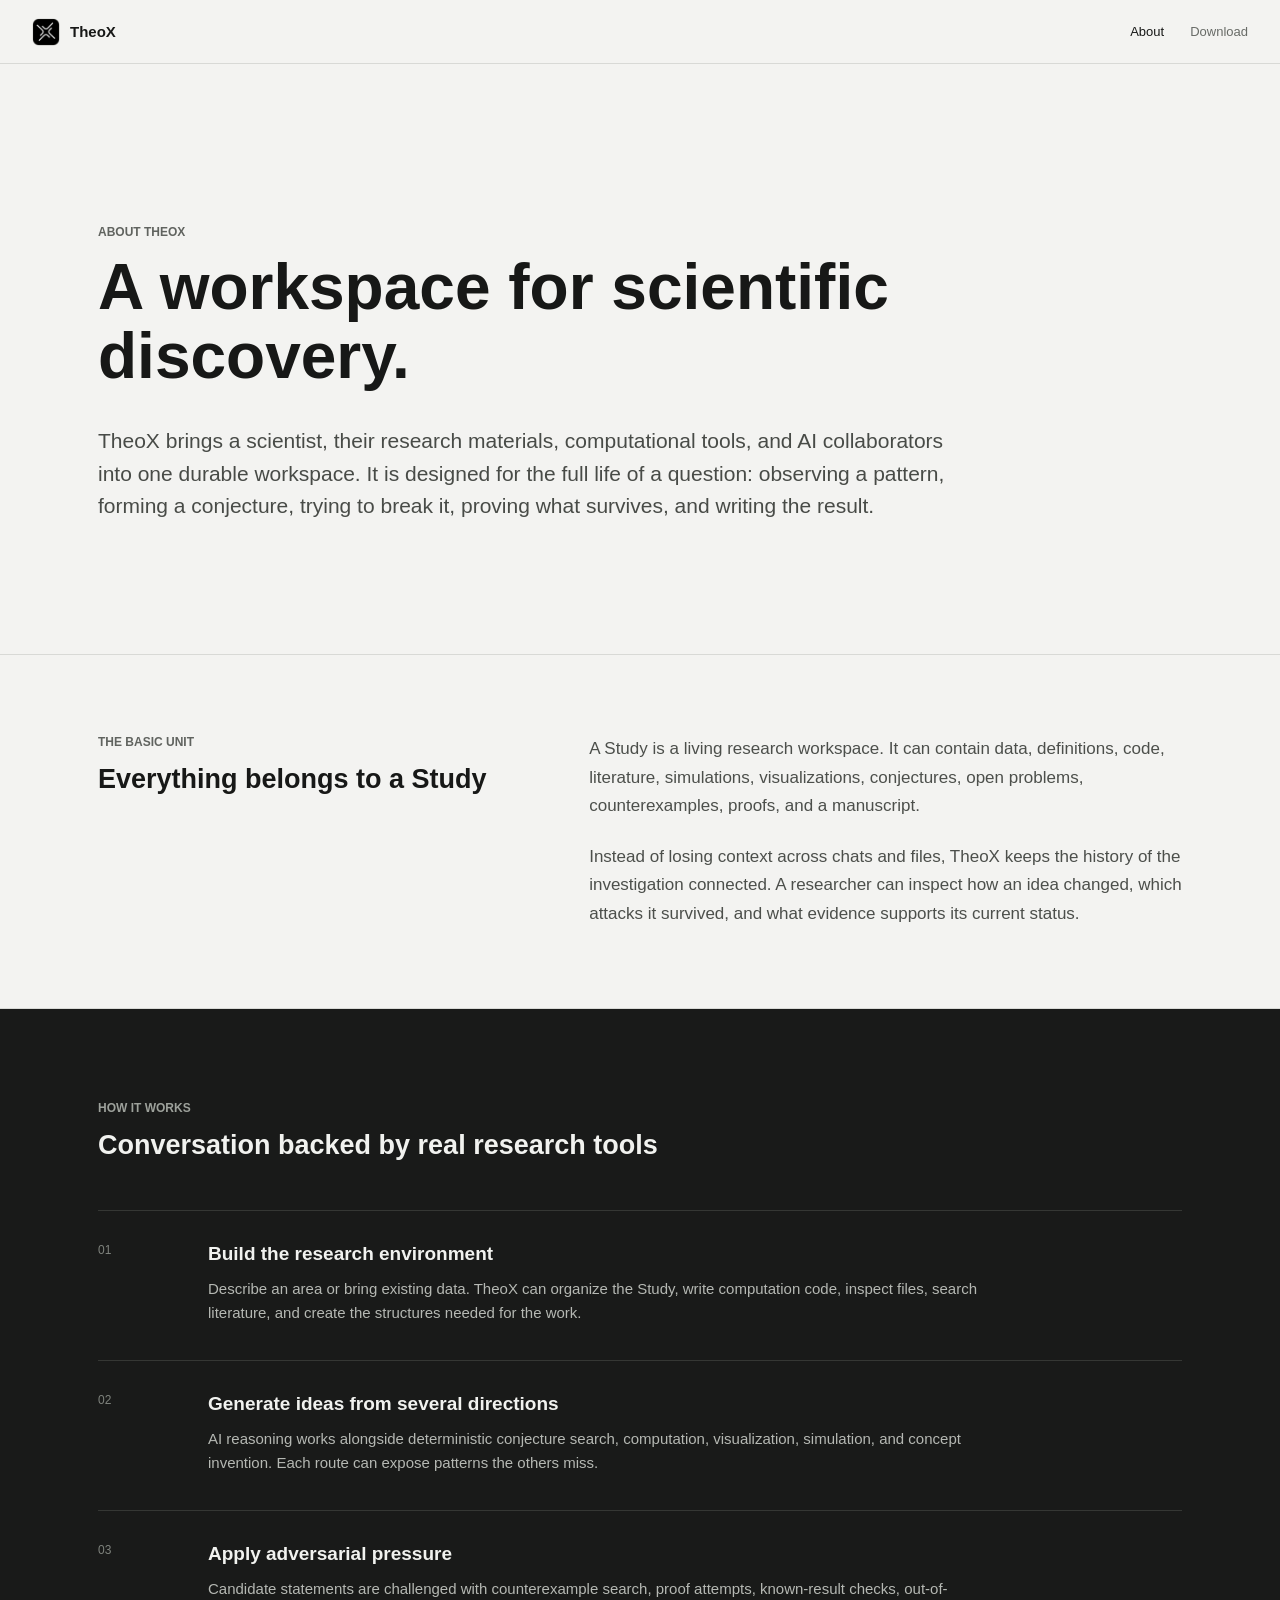
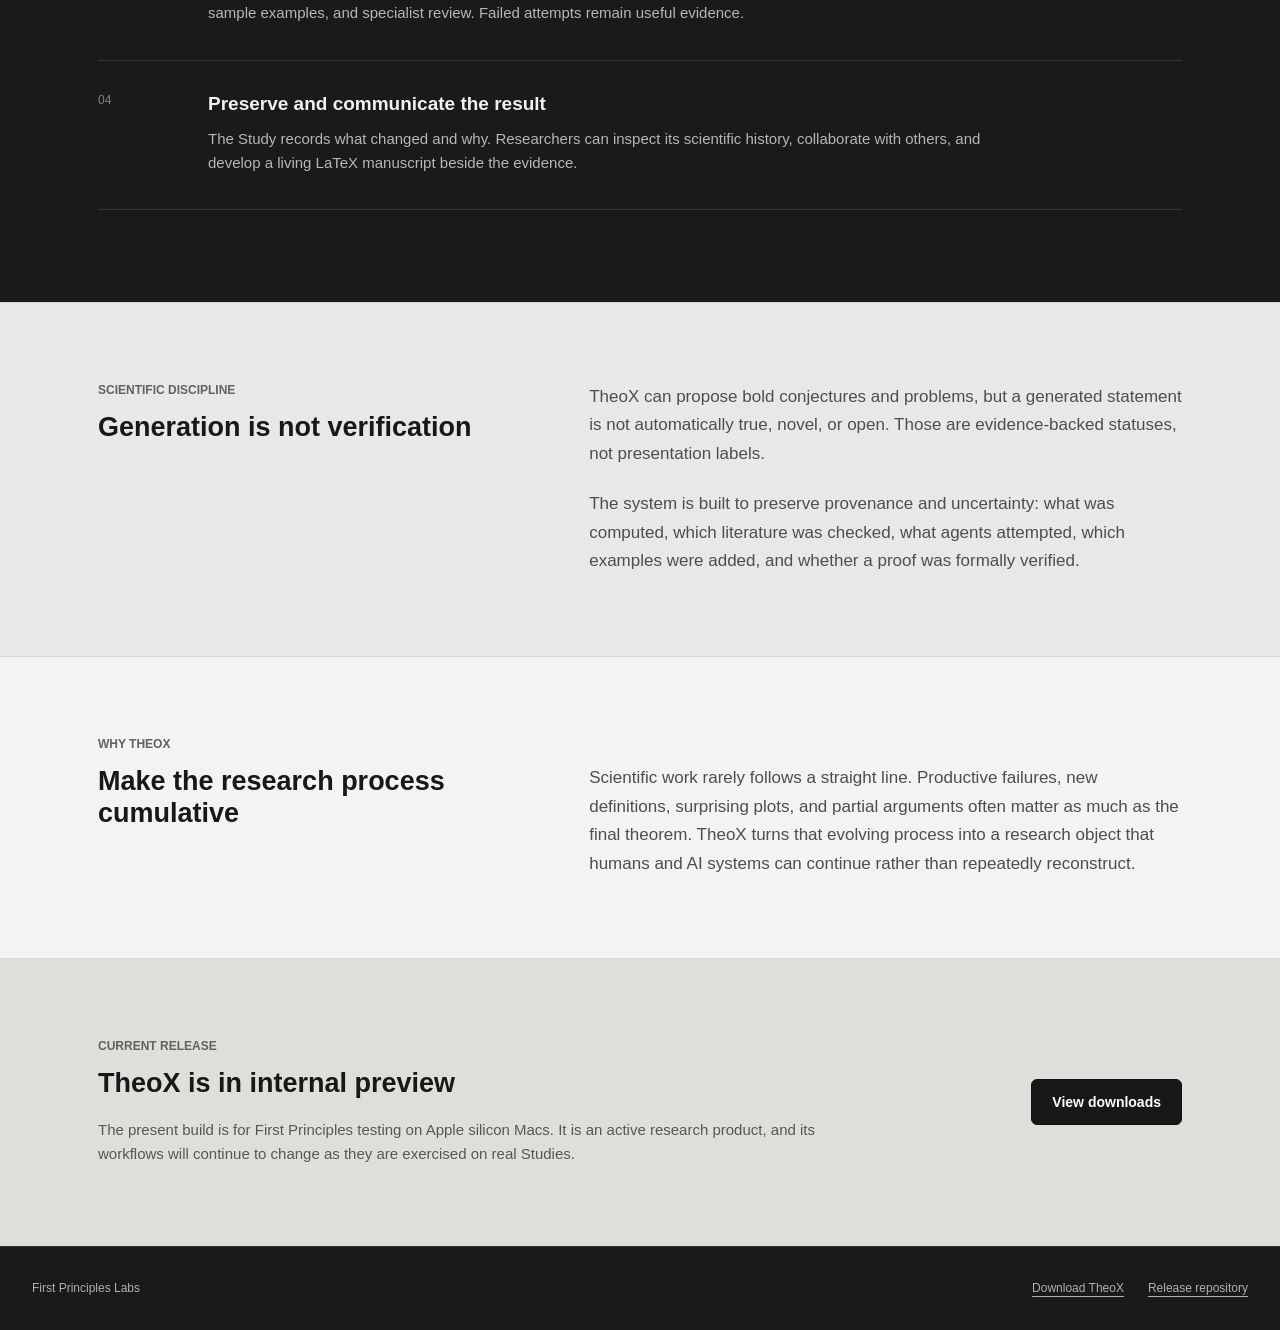
==== about.html @ 745daabe "Add TheoX about page" ====
<!doctype html>
<html lang="en">
  <head>
    <meta charset="utf-8">
    <meta name="viewport" content="width=device-width, initial-scale=1">
    <meta name="theme-color" content="#f3f3f1">
    <meta name="description" content="Learn how TheoX helps scientists and AI models build, challenge, and document research together.">
    <title>About TheoX - First Principles Labs</title>
    <link rel="icon" href="assets/theox-icon.png">
    <link rel="stylesheet" href="styles.css">
  </head>
  <body>
    <header class="site-header">
      <a class="brand" href="./" aria-label="TheoX home">
        <img src="assets/theox-icon.png" alt="" width="28" height="28">
        <span>TheoX</span>
      </a>
      <nav class="site-nav" aria-label="Primary navigation">
        <a class="active" href="about.html" aria-current="page">About</a>
        <a href="./#downloads">Download</a>
      </nav>
    </header>

    <main class="about-page">
      <section class="about-hero" aria-labelledby="about-title">
        <p class="eyebrow">About TheoX</p>
        <h1 id="about-title">A workspace for scientific discovery.</h1>
        <p class="about-lede">TheoX brings a scientist, their research materials, computational tools, and AI collaborators into one durable workspace. It is designed for the full life of a question: observing a pattern, forming a conjecture, trying to break it, proving what survives, and writing the result.</p>
      </section>

      <section class="about-band" aria-labelledby="study-title">
        <div class="about-heading">
          <p class="section-label">The basic unit</p>
          <h2 id="study-title">Everything belongs to a Study</h2>
        </div>
        <div class="about-copy">
          <p>A Study is a living research workspace. It can contain data, definitions, code, literature, simulations, visualizations, conjectures, open problems, counterexamples, proofs, and a manuscript.</p>
          <p>Instead of losing context across chats and files, TheoX keeps the history of the investigation connected. A researcher can inspect how an idea changed, which attacks it survived, and what evidence supports its current status.</p>
        </div>
      </section>

      <section class="workflow" aria-labelledby="workflow-title">
        <div class="section-heading">
          <p class="section-label">How it works</p>
          <h2 id="workflow-title">Conversation backed by real research tools</h2>
        </div>
        <ol class="workflow-list">
          <li>
            <span>01</span>
            <div>
              <h3>Build the research environment</h3>
              <p>Describe an area or bring existing data. TheoX can organize the Study, write computation code, inspect files, search literature, and create the structures needed for the work.</p>
            </div>
          </li>
          <li>
            <span>02</span>
            <div>
              <h3>Generate ideas from several directions</h3>
              <p>AI reasoning works alongside deterministic conjecture search, computation, visualization, simulation, and concept invention. Each route can expose patterns the others miss.</p>
            </div>
          </li>
          <li>
            <span>03</span>
            <div>
              <h3>Apply adversarial pressure</h3>
              <p>Candidate statements are challenged with counterexample search, proof attempts, known-result checks, out-of-sample examples, and specialist review. Failed attempts remain useful evidence.</p>
            </div>
          </li>
          <li>
            <span>04</span>
            <div>
              <h3>Preserve and communicate the result</h3>
              <p>The Study records what changed and why. Researchers can inspect its scientific history, collaborate with others, and develop a living LaTeX manuscript beside the evidence.</p>
            </div>
          </li>
        </ol>
      </section>

      <section class="evidence-band" aria-labelledby="evidence-title">
        <div class="about-heading">
          <p class="section-label">Scientific discipline</p>
          <h2 id="evidence-title">Generation is not verification</h2>
        </div>
        <div class="about-copy">
          <p>TheoX can propose bold conjectures and problems, but a generated statement is not automatically true, novel, or open. Those are evidence-backed statuses, not presentation labels.</p>
          <p>The system is built to preserve provenance and uncertainty: what was computed, which literature was checked, what agents attempted, which examples were added, and whether a proof was formally verified.</p>
        </div>
      </section>

      <section class="purpose" aria-labelledby="purpose-title">
        <div>
          <p class="section-label">Why TheoX</p>
          <h2 id="purpose-title">Make the research process cumulative</h2>
        </div>
        <p>Scientific work rarely follows a straight line. Productive failures, new definitions, surprising plots, and partial arguments often matter as much as the final theorem. TheoX turns that evolving process into a research object that humans and AI systems can continue rather than repeatedly reconstruct.</p>
      </section>

      <section class="about-cta" aria-labelledby="cta-title">
        <div>
          <p class="section-label">Current release</p>
          <h2 id="cta-title">TheoX is in internal preview</h2>
          <p>The present build is for First Principles testing on Apple silicon Macs. It is an active research product, and its workflows will continue to change as they are exercised on real Studies.</p>
        </div>
        <a class="primary-action" href="./#downloads">View downloads</a>
      </section>
    </main>

    <footer>
      <span>First Principles Labs</span>
      <div class="footer-links">
        <a href="./">Download TheoX</a>
        <a href="https://github.com/FirstPrinciplesLabs/theox-downloads">Release repository</a>
      </div>
    </footer>
  </body>
</html>
---- styles.css ----
:root {
  color-scheme: light;
  font-family: Inter, ui-sans-serif, -apple-system, BlinkMacSystemFont, "Segoe UI", sans-serif;
  background: #f3f3f1;
  color: #171817;
  font-synthesis: none;
}

* { box-sizing: border-box; }

body {
  margin: 0;
  min-width: 320px;
  background: #f3f3f1;
}

a { color: inherit; }

.site-header {
  height: 64px;
  display: flex;
  align-items: center;
  justify-content: space-between;
  padding: 0 32px;
  border-bottom: 1px solid #d8d9d6;
}

.brand {
  display: inline-flex;
  align-items: center;
  gap: 10px;
  color: #171817;
  font-size: 15px;
  font-weight: 650;
  text-decoration: none;
}

.brand img { border-radius: 7px; }
.site-nav {
  display: flex;
  align-items: center;
  gap: 26px;
  color: #686b67;
  font-size: 13px;
}

.site-nav a { text-decoration: none; }
.site-nav a:hover, .site-nav a.active { color: #171817; }

main { width: 100%; }

.hero {
  min-height: 630px;
  max-width: 1180px;
  margin: 0 auto;
  padding: 86px 48px 68px;
  display: grid;
  grid-template-columns: minmax(0, 1fr) minmax(300px, 440px);
  align-items: center;
  gap: 90px;
}

.eyebrow,
.section-label {
  margin: 0 0 14px;
  color: #60635f;
  font-size: 12px;
  font-weight: 650;
  text-transform: uppercase;
}

h1, h2, h3, p { letter-spacing: 0; }

h1 {
  margin: 0;
  font-size: 76px;
  line-height: 1;
  font-weight: 680;
}

.lede {
  max-width: 640px;
  margin: 28px 0 0;
  color: #484b47;
  font-size: 22px;
  line-height: 1.45;
}

.hero-actions {
  margin-top: 36px;
  display: flex;
  align-items: center;
  gap: 22px;
  flex-wrap: wrap;
}

.primary-action {
  display: inline-flex;
  min-height: 46px;
  align-items: center;
  justify-content: center;
  padding: 0 20px;
  border: 1px solid #111210;
  border-radius: 6px;
  background: #171817;
  color: #fff;
  font-size: 14px;
  font-weight: 620;
  text-decoration: none;
}

.primary-action:hover { background: #2b2d2a; }
.primary-action:focus-visible, a:focus-visible { outline: 3px solid #789b91; outline-offset: 3px; }
.text-action { color: #4d504c; font-size: 14px; text-underline-offset: 4px; }
.release-line { margin: 16px 0 0; color: #777a76; font-size: 12px; }

.product-mark {
  width: min(100%, 420px);
  justify-self: end;
  aspect-ratio: 1;
}

.product-mark img { display: block; width: 100%; height: 100%; }

.preview-notice,
.availability,
.integrity {
  border-top: 1px solid #d8d9d6;
}

.preview-notice {
  padding: 44px max(32px, calc((100vw - 1084px) / 2));
  display: grid;
  grid-template-columns: minmax(240px, .8fr) minmax(300px, 1.2fr);
  gap: 80px;
  background: #e8e9e6;
}

h2 { margin: 0; font-size: 27px; line-height: 1.2; font-weight: 640; }
.preview-notice > p { margin: 27px 0 0; color: #4f524e; font-size: 15px; line-height: 1.6; }

.availability,
.integrity {
  padding: 72px max(32px, calc((100vw - 1084px) / 2));
}

.section-heading { margin-bottom: 34px; }

.platform-row {
  min-height: 94px;
  display: grid;
  grid-template-columns: 1fr auto;
  align-items: center;
  gap: 32px;
  border-top: 1px solid #d8d9d6;
}

.platform-row:last-child { border-bottom: 1px solid #d8d9d6; }
.platform-row h3 { margin: 0 0 7px; font-size: 16px; font-weight: 630; }
.platform-row p { margin: 0; color: #727570; font-size: 13px; }
.platform-row > span { color: #858884; font-size: 13px; }
.platform-row > a { font-size: 13px; font-weight: 620; text-underline-offset: 4px; }

.integrity { background: #191a19; color: #f1f2ef; }
.integrity .section-label { color: #9da19b; }
.filename { margin: 30px 0 12px; color: #c7cac5; font-size: 13px; }
.integrity code { display: block; max-width: 100%; overflow-wrap: anywhere; color: #9da19b; font-size: 12px; line-height: 1.6; }

footer {
  min-height: 84px;
  display: flex;
  align-items: center;
  justify-content: space-between;
  gap: 24px;
  padding: 0 32px;
  border-top: 1px solid #313330;
  background: #191a19;
  color: #aeb1ac;
  font-size: 12px;
}

footer a { text-underline-offset: 4px; }

.footer-links { display: flex; align-items: center; gap: 24px; }

.about-hero {
  max-width: 1084px;
  min-height: 590px;
  margin: 0 auto;
  padding: 118px 0 88px;
  display: flex;
  flex-direction: column;
  justify-content: center;
}

.about-hero h1 {
  max-width: 920px;
  font-size: 64px;
  line-height: 1.08;
}

.about-lede {
  max-width: 850px;
  margin: 34px 0 0;
  color: #484b47;
  font-size: 21px;
  line-height: 1.55;
}

.about-band,
.evidence-band,
.purpose,
.about-cta {
  padding: 80px max(32px, calc((100vw - 1084px) / 2));
  border-top: 1px solid #d8d9d6;
}

.about-band,
.evidence-band {
  display: grid;
  grid-template-columns: minmax(240px, .8fr) minmax(340px, 1.2fr);
  gap: 96px;
}

.about-copy p {
  margin: 0;
  color: #4c4f4b;
  font-size: 17px;
  line-height: 1.68;
}

.about-copy p + p { margin-top: 22px; }

.workflow {
  padding: 92px max(32px, calc((100vw - 1084px) / 2));
  border-top: 1px solid #d8d9d6;
  background: #191a19;
  color: #f1f2ef;
}

.workflow .section-label { color: #9da19b; }
.workflow-list { margin: 48px 0 0; padding: 0; list-style: none; }

.workflow-list li {
  min-height: 150px;
  display: grid;
  grid-template-columns: 80px minmax(0, 1fr);
  gap: 30px;
  padding: 32px 0;
  border-top: 1px solid #353734;
}

.workflow-list li:last-child { border-bottom: 1px solid #353734; }
.workflow-list > li > span { color: #7f837d; font-size: 12px; font-variant-numeric: tabular-nums; }
.workflow-list h3 { margin: 0 0 12px; font-size: 19px; font-weight: 620; }
.workflow-list p { max-width: 780px; margin: 0; color: #b5b8b3; font-size: 15px; line-height: 1.65; }

.evidence-band { background: #e8e9e6; }

.purpose {
  display: grid;
  grid-template-columns: minmax(240px, .8fr) minmax(340px, 1.2fr);
  gap: 96px;
}

.purpose > p {
  margin: 27px 0 0;
  color: #4c4f4b;
  font-size: 17px;
  line-height: 1.68;
}

.about-cta {
  min-height: 260px;
  display: flex;
  align-items: center;
  justify-content: space-between;
  gap: 80px;
  background: #dedfdb;
}

.about-cta > div { max-width: 720px; }
.about-cta p:last-child { margin: 18px 0 0; color: #555853; font-size: 15px; line-height: 1.6; }
.about-cta .primary-action { flex: 0 0 auto; }

@media (max-width: 760px) {
  .site-header { padding: 0 20px; }
  .site-nav { gap: 18px; }
  .hero {
    min-height: 0;
    padding: 58px 24px 56px;
    grid-template-columns: 1fr;
    gap: 50px;
  }
  h1 { font-size: 56px; }
  .lede { font-size: 18px; }
  .product-mark { width: min(72vw, 300px); justify-self: start; }
  .preview-notice { padding: 38px 24px; grid-template-columns: 1fr; gap: 8px; }
  .availability, .integrity { padding: 56px 24px; }
  .about-hero { min-height: 0; padding: 78px 24px 64px; }
  .about-hero h1 { font-size: 44px; }
  .about-lede { font-size: 18px; }
  .about-band, .evidence-band, .purpose { padding: 58px 24px; grid-template-columns: 1fr; gap: 34px; }
  .workflow { padding: 64px 24px; }
  .workflow-list li { grid-template-columns: 44px minmax(0, 1fr); gap: 16px; }
  .about-cta { padding: 58px 24px; align-items: flex-start; flex-direction: column; gap: 34px; }
  .footer-links { align-items: flex-start; flex-direction: column; gap: 12px; }
  footer { padding: 24px; align-items: flex-start; flex-direction: column; }
}

@media (prefers-reduced-motion: reduce) {
  *, *::before, *::after { scroll-behavior: auto !important; }
}
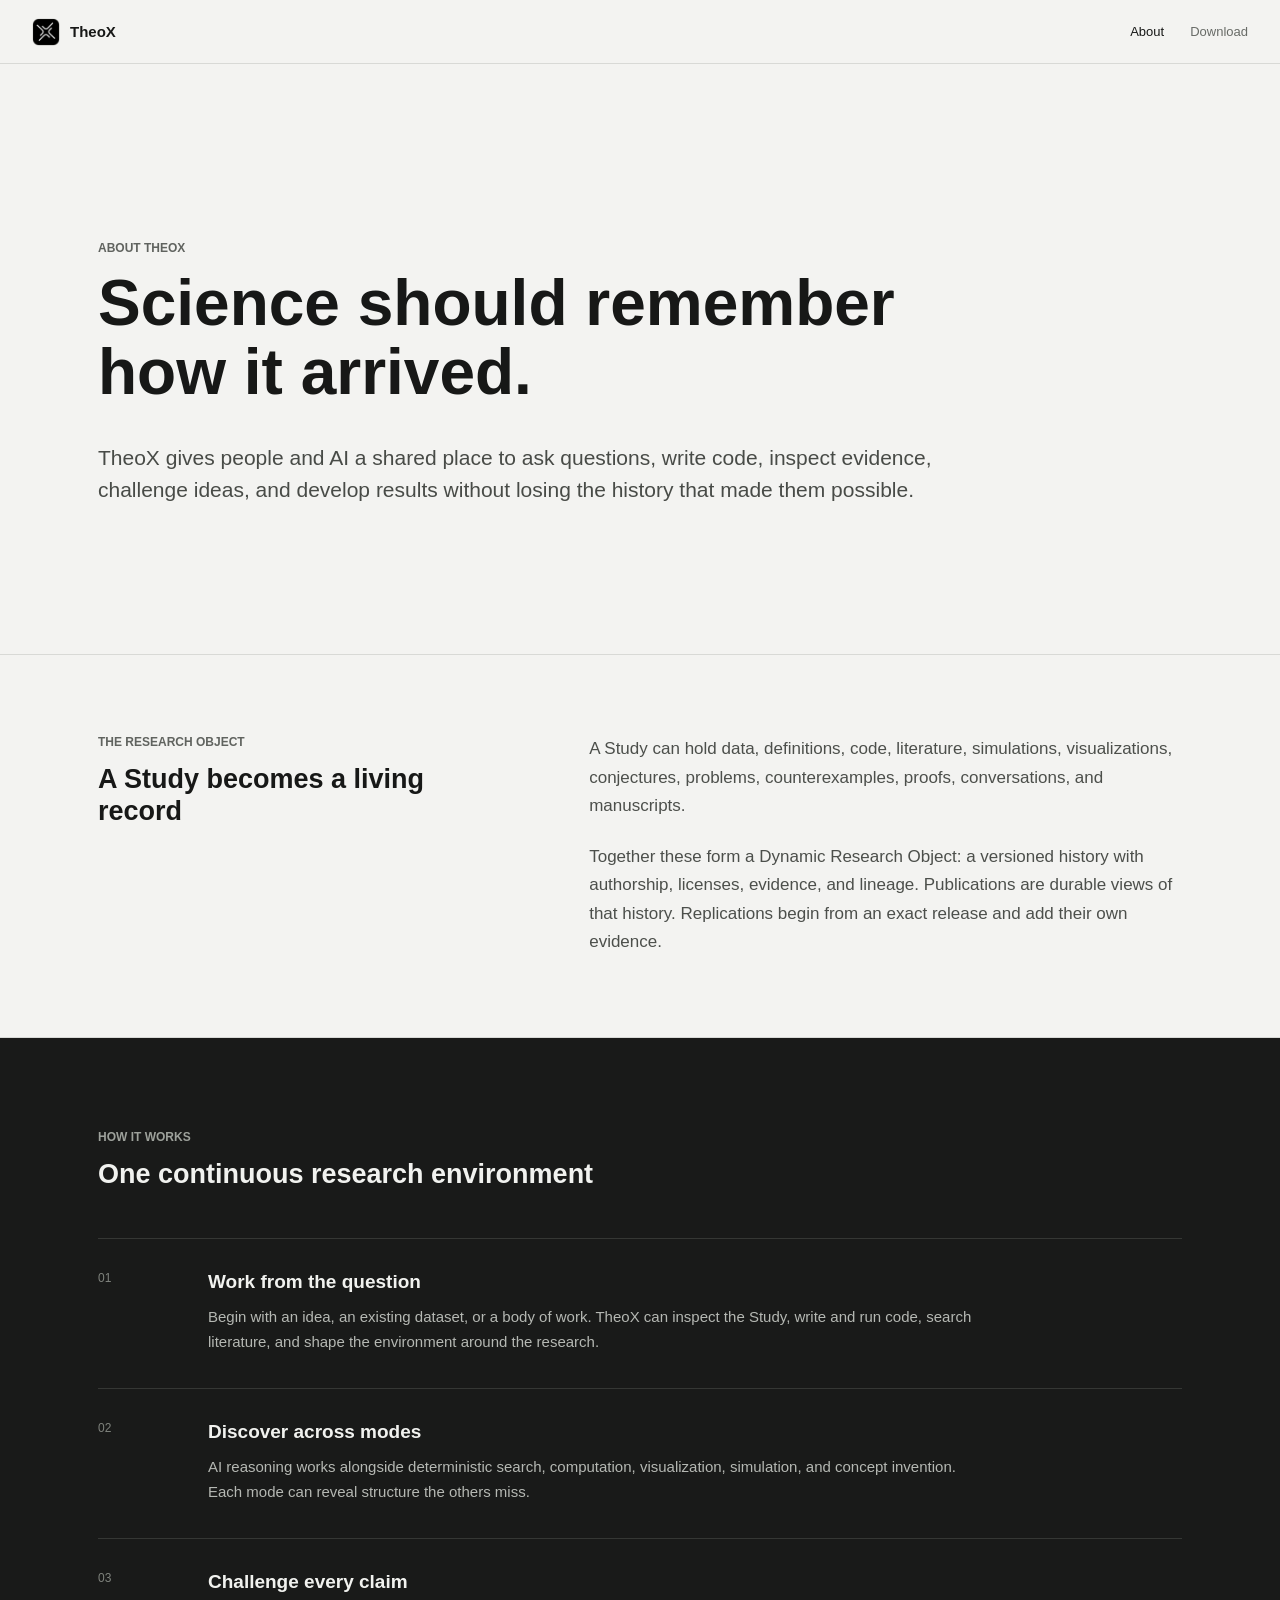
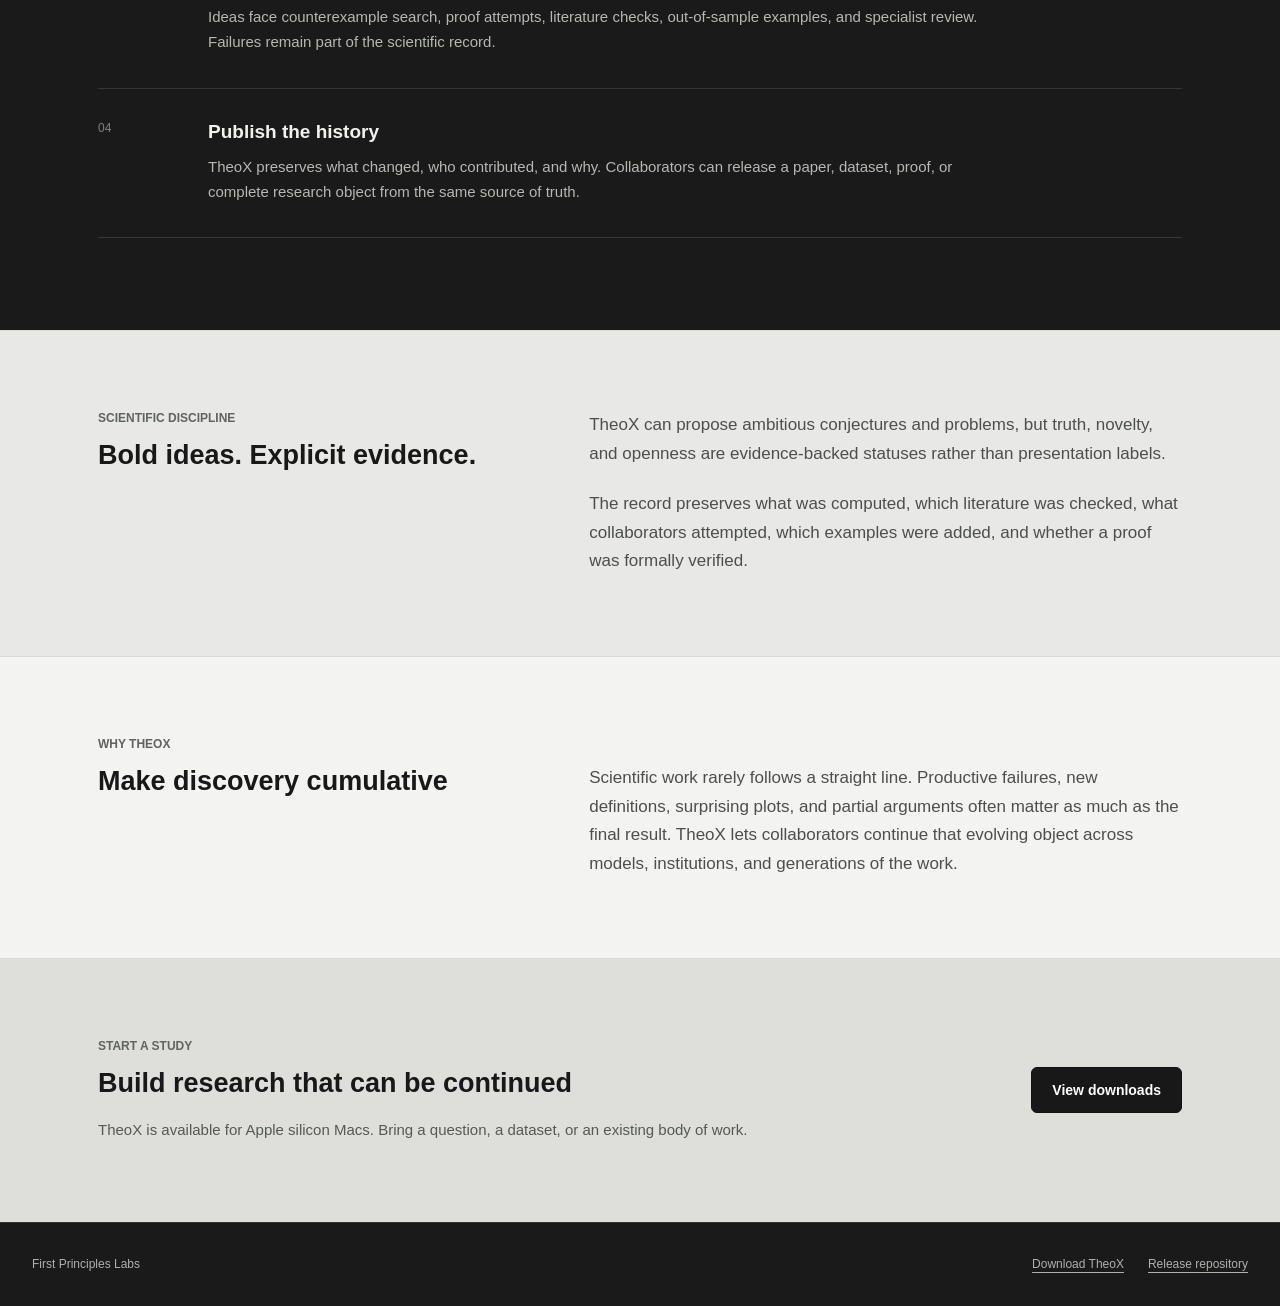
==== commit 28509d8d: "Reframe TheoX around living research" ====
--- a/about.html
+++ b/about.html
@@ -4,7 +4,7 @@
     <meta charset="utf-8">
     <meta name="viewport" content="width=device-width, initial-scale=1">
     <meta name="theme-color" content="#f3f3f1">
-    <meta name="description" content="Learn how TheoX helps scientists and AI models build, challenge, and document research together.">
+    <meta name="description" content="TheoX gives people and AI a shared workspace for creating living, reproducible scientific research.">
     <title>About TheoX - First Principles Labs</title>
     <link rel="icon" href="assets/theox-icon.png">
     <link rel="stylesheet" href="styles.css">
@@ -24,53 +24,53 @@
     <main class="about-page">
       <section class="about-hero" aria-labelledby="about-title">
         <p class="eyebrow">About TheoX</p>
-        <h1 id="about-title">A workspace for scientific discovery.</h1>
-        <p class="about-lede">TheoX brings a scientist, their research materials, computational tools, and AI collaborators into one durable workspace. It is designed for the full life of a question: observing a pattern, forming a conjecture, trying to break it, proving what survives, and writing the result.</p>
+        <h1 id="about-title">Science should remember how it arrived.</h1>
+        <p class="about-lede">TheoX gives people and AI a shared place to ask questions, write code, inspect evidence, challenge ideas, and develop results without losing the history that made them possible.</p>
       </section>
 
       <section class="about-band" aria-labelledby="study-title">
         <div class="about-heading">
-          <p class="section-label">The basic unit</p>
-          <h2 id="study-title">Everything belongs to a Study</h2>
+          <p class="section-label">The research object</p>
+          <h2 id="study-title">A Study becomes a living record</h2>
         </div>
         <div class="about-copy">
-          <p>A Study is a living research workspace. It can contain data, definitions, code, literature, simulations, visualizations, conjectures, open problems, counterexamples, proofs, and a manuscript.</p>
-          <p>Instead of losing context across chats and files, TheoX keeps the history of the investigation connected. A researcher can inspect how an idea changed, which attacks it survived, and what evidence supports its current status.</p>
+          <p>A Study can hold data, definitions, code, literature, simulations, visualizations, conjectures, problems, counterexamples, proofs, conversations, and manuscripts.</p>
+          <p>Together these form a Dynamic Research Object: a versioned history with authorship, licenses, evidence, and lineage. Publications are durable views of that history. Replications begin from an exact release and add their own evidence.</p>
         </div>
       </section>
 
       <section class="workflow" aria-labelledby="workflow-title">
         <div class="section-heading">
           <p class="section-label">How it works</p>
-          <h2 id="workflow-title">Conversation backed by real research tools</h2>
+          <h2 id="workflow-title">One continuous research environment</h2>
         </div>
         <ol class="workflow-list">
           <li>
             <span>01</span>
             <div>
-              <h3>Build the research environment</h3>
-              <p>Describe an area or bring existing data. TheoX can organize the Study, write computation code, inspect files, search literature, and create the structures needed for the work.</p>
+              <h3>Work from the question</h3>
+              <p>Begin with an idea, an existing dataset, or a body of work. TheoX can inspect the Study, write and run code, search literature, and shape the environment around the research.</p>
             </div>
           </li>
           <li>
             <span>02</span>
             <div>
-              <h3>Generate ideas from several directions</h3>
-              <p>AI reasoning works alongside deterministic conjecture search, computation, visualization, simulation, and concept invention. Each route can expose patterns the others miss.</p>
+              <h3>Discover across modes</h3>
+              <p>AI reasoning works alongside deterministic search, computation, visualization, simulation, and concept invention. Each mode can reveal structure the others miss.</p>
             </div>
           </li>
           <li>
             <span>03</span>
             <div>
-              <h3>Apply adversarial pressure</h3>
-              <p>Candidate statements are challenged with counterexample search, proof attempts, known-result checks, out-of-sample examples, and specialist review. Failed attempts remain useful evidence.</p>
+              <h3>Challenge every claim</h3>
+              <p>Ideas face counterexample search, proof attempts, literature checks, out-of-sample examples, and specialist review. Failures remain part of the scientific record.</p>
             </div>
           </li>
           <li>
             <span>04</span>
             <div>
-              <h3>Preserve and communicate the result</h3>
-              <p>The Study records what changed and why. Researchers can inspect its scientific history, collaborate with others, and develop a living LaTeX manuscript beside the evidence.</p>
+              <h3>Publish the history</h3>
+              <p>TheoX preserves what changed, who contributed, and why. Collaborators can release a paper, dataset, proof, or complete research object from the same source of truth.</p>
             </div>
           </li>
         </ol>
@@ -79,27 +79,27 @@
       <section class="evidence-band" aria-labelledby="evidence-title">
         <div class="about-heading">
           <p class="section-label">Scientific discipline</p>
-          <h2 id="evidence-title">Generation is not verification</h2>
+          <h2 id="evidence-title">Bold ideas. Explicit evidence.</h2>
         </div>
         <div class="about-copy">
-          <p>TheoX can propose bold conjectures and problems, but a generated statement is not automatically true, novel, or open. Those are evidence-backed statuses, not presentation labels.</p>
-          <p>The system is built to preserve provenance and uncertainty: what was computed, which literature was checked, what agents attempted, which examples were added, and whether a proof was formally verified.</p>
+          <p>TheoX can propose ambitious conjectures and problems, but truth, novelty, and openness are evidence-backed statuses rather than presentation labels.</p>
+          <p>The record preserves what was computed, which literature was checked, what collaborators attempted, which examples were added, and whether a proof was formally verified.</p>
         </div>
       </section>
 
       <section class="purpose" aria-labelledby="purpose-title">
         <div>
           <p class="section-label">Why TheoX</p>
-          <h2 id="purpose-title">Make the research process cumulative</h2>
+          <h2 id="purpose-title">Make discovery cumulative</h2>
         </div>
-        <p>Scientific work rarely follows a straight line. Productive failures, new definitions, surprising plots, and partial arguments often matter as much as the final theorem. TheoX turns that evolving process into a research object that humans and AI systems can continue rather than repeatedly reconstruct.</p>
+        <p>Scientific work rarely follows a straight line. Productive failures, new definitions, surprising plots, and partial arguments often matter as much as the final result. TheoX lets collaborators continue that evolving object across models, institutions, and generations of the work.</p>
       </section>
 
       <section class="about-cta" aria-labelledby="cta-title">
         <div>
-          <p class="section-label">Current release</p>
-          <h2 id="cta-title">TheoX is in internal preview</h2>
-          <p>The present build is for First Principles testing on Apple silicon Macs. It is an active research product, and its workflows will continue to change as they are exercised on real Studies.</p>
+          <p class="section-label">Start a Study</p>
+          <h2 id="cta-title">Build research that can be continued</h2>
+          <p>TheoX is available for Apple silicon Macs. Bring a question, a dataset, or an existing body of work.</p>
         </div>
         <a class="primary-action" href="./#downloads">View downloads</a>
       </section>
--- a/styles.css
+++ b/styles.css
@@ -122,13 +122,13 @@
 
 .product-mark img { display: block; width: 100%; height: 100%; }
 
-.preview-notice,
+.thesis-band,
 .availability,
 .integrity {
   border-top: 1px solid #d8d9d6;
 }
 
-.preview-notice {
+.thesis-band {
   padding: 44px max(32px, calc((100vw - 1084px) / 2));
   display: grid;
   grid-template-columns: minmax(240px, .8fr) minmax(300px, 1.2fr);
@@ -137,7 +137,7 @@
 }
 
 h2 { margin: 0; font-size: 27px; line-height: 1.2; font-weight: 640; }
-.preview-notice > p { margin: 27px 0 0; color: #4f524e; font-size: 15px; line-height: 1.6; }
+.thesis-band > p { margin: 27px 0 0; color: #4f524e; font-size: 15px; line-height: 1.6; }
 
 .availability,
 .integrity {
@@ -163,6 +163,7 @@
 
 .integrity { background: #191a19; color: #f1f2ef; }
 .integrity .section-label { color: #9da19b; }
+.install-note { max-width: 720px; margin: 26px 0 0; color: #c7cac5; font-size: 14px; line-height: 1.6; }
 .filename { margin: 30px 0 12px; color: #c7cac5; font-size: 13px; }
 .integrity code { display: block; max-width: 100%; overflow-wrap: anywhere; color: #9da19b; font-size: 12px; line-height: 1.6; }
 
@@ -295,7 +296,7 @@
   h1 { font-size: 56px; }
   .lede { font-size: 18px; }
   .product-mark { width: min(72vw, 300px); justify-self: start; }
-  .preview-notice { padding: 38px 24px; grid-template-columns: 1fr; gap: 8px; }
+  .thesis-band { padding: 38px 24px; grid-template-columns: 1fr; gap: 8px; }
   .availability, .integrity { padding: 56px 24px; }
   .about-hero { min-height: 0; padding: 78px 24px 64px; }
   .about-hero h1 { font-size: 44px; }
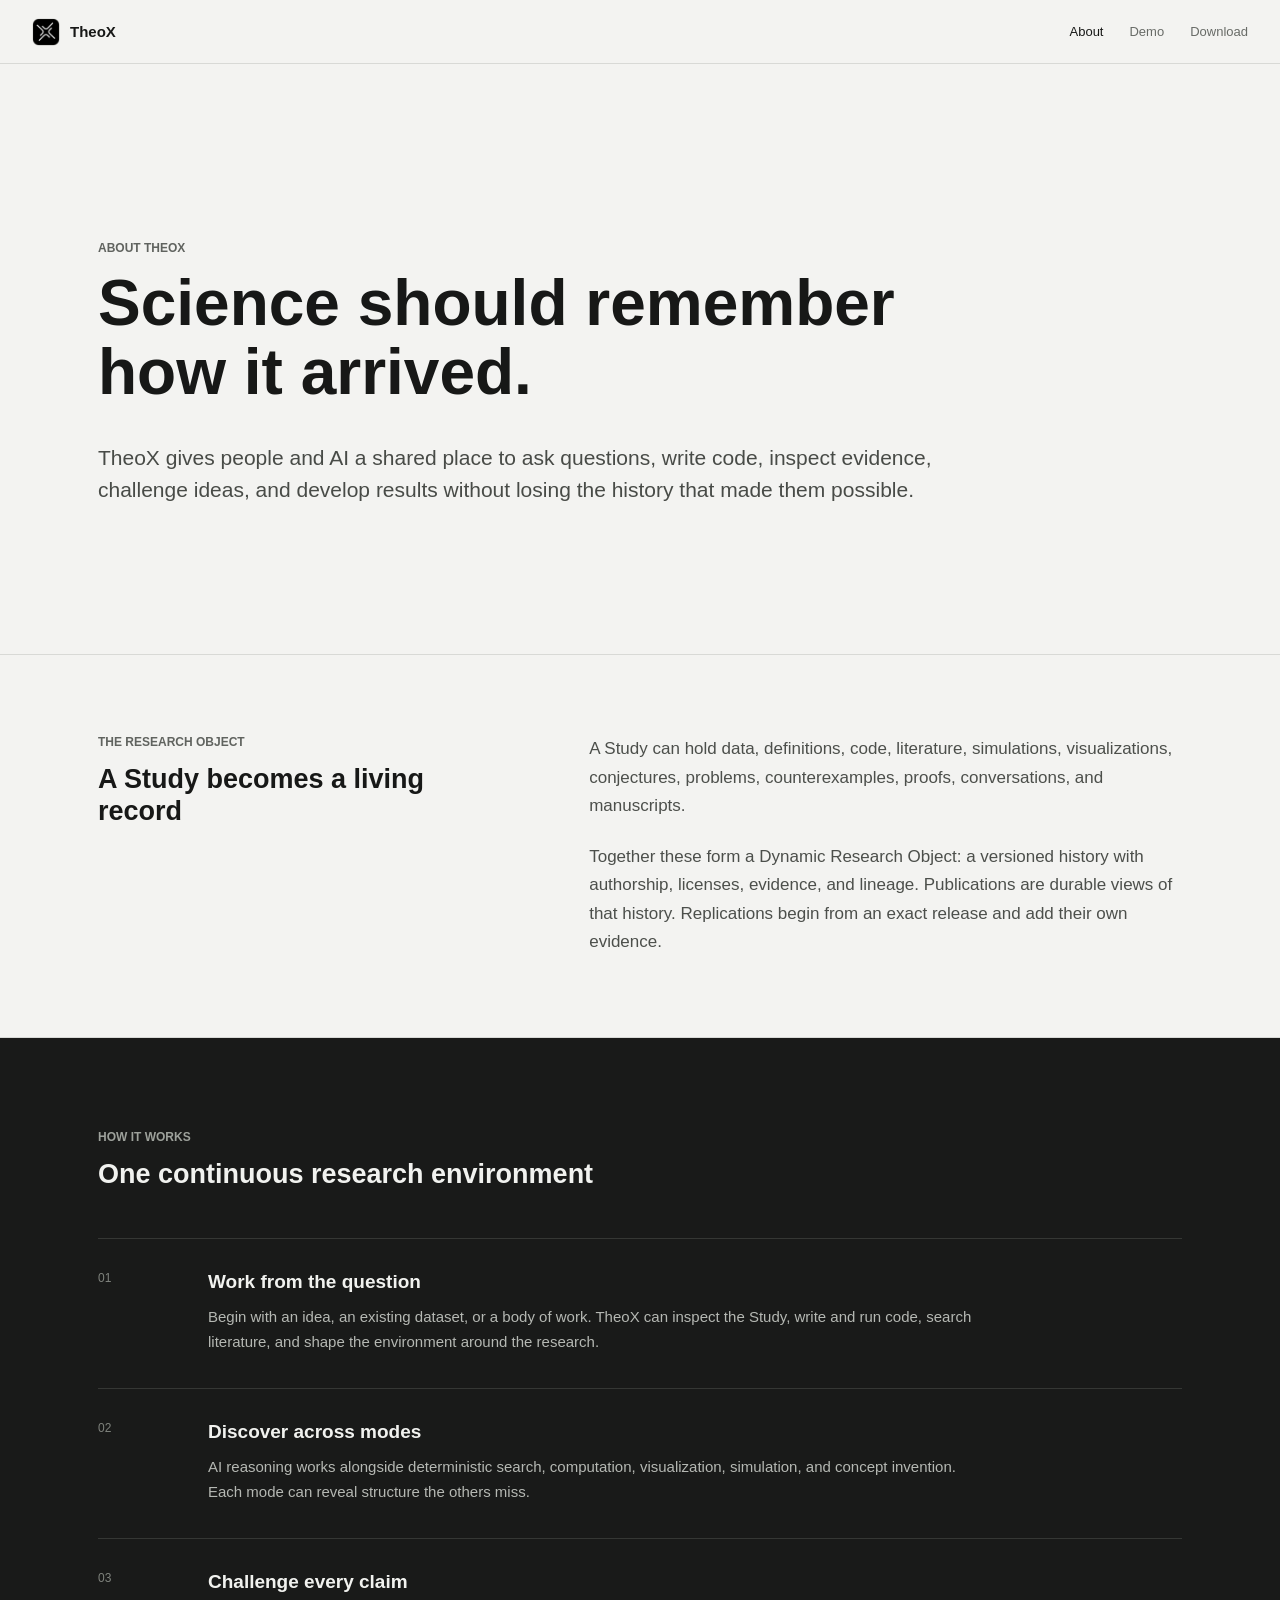
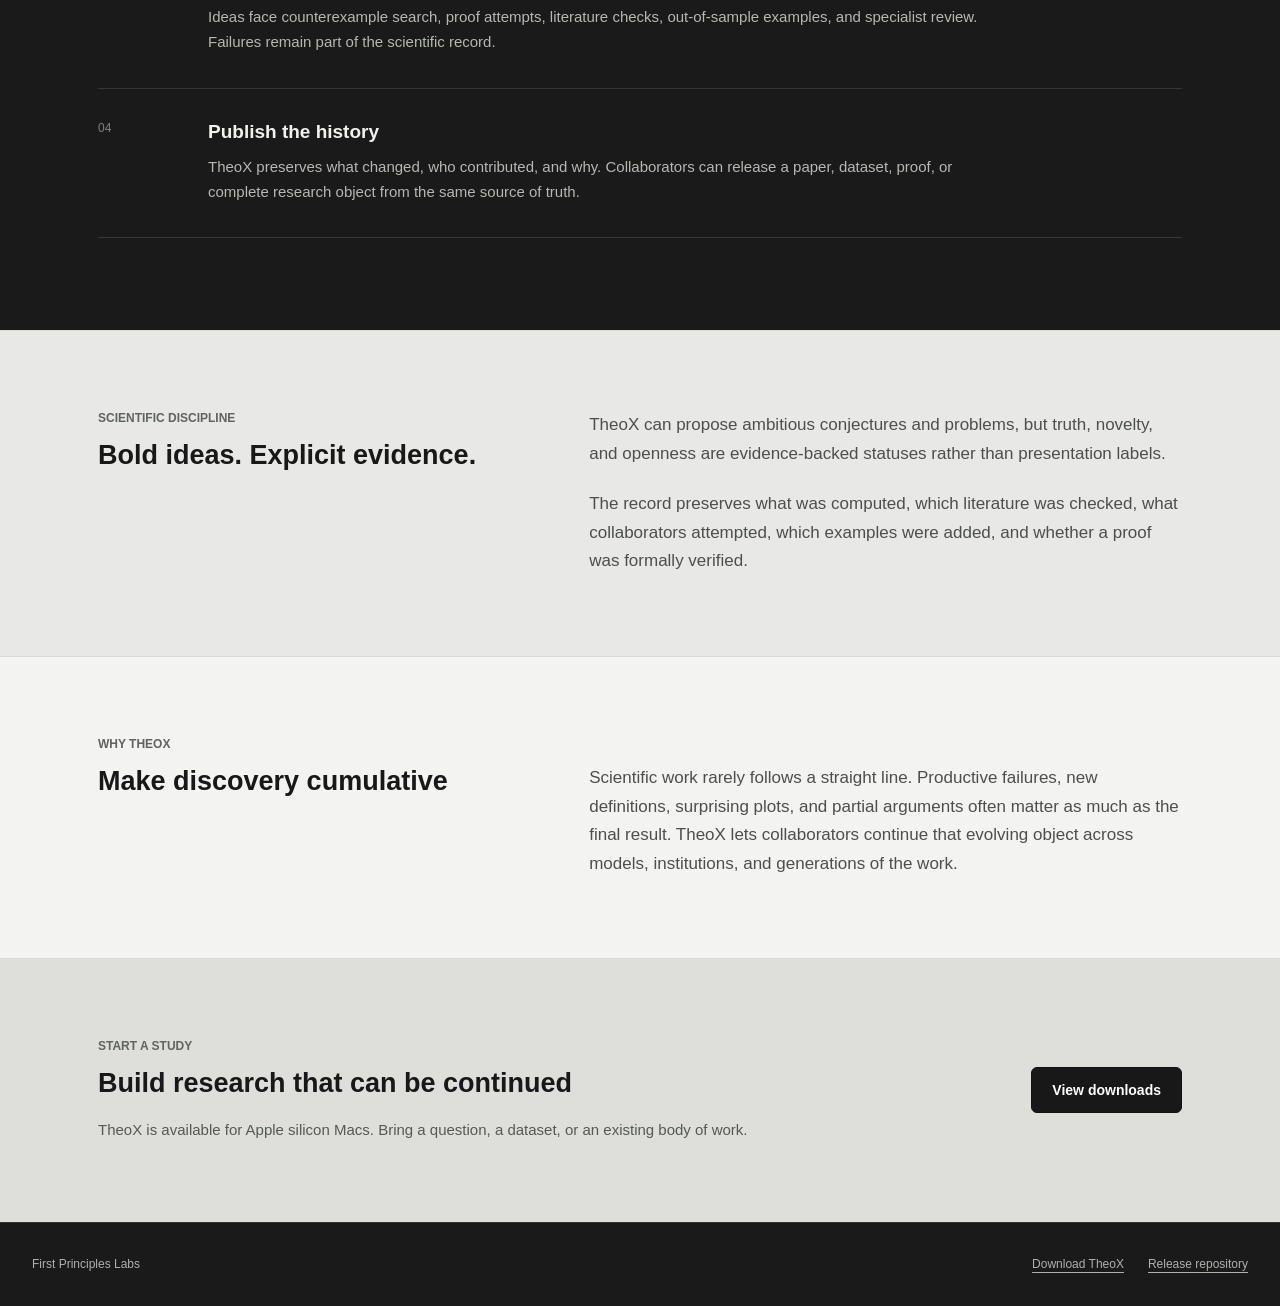
==== commit 07e3d47f: "Add interactive TheoX web workspace" ====
--- a/about.html
+++ b/about.html
@@ -17,6 +17,7 @@
       </a>
       <nav class="site-nav" aria-label="Primary navigation">
         <a class="active" href="about.html" aria-current="page">About</a>
+        <a href="demo.html">Demo</a>
         <a href="./#downloads">Download</a>
       </nav>
     </header>
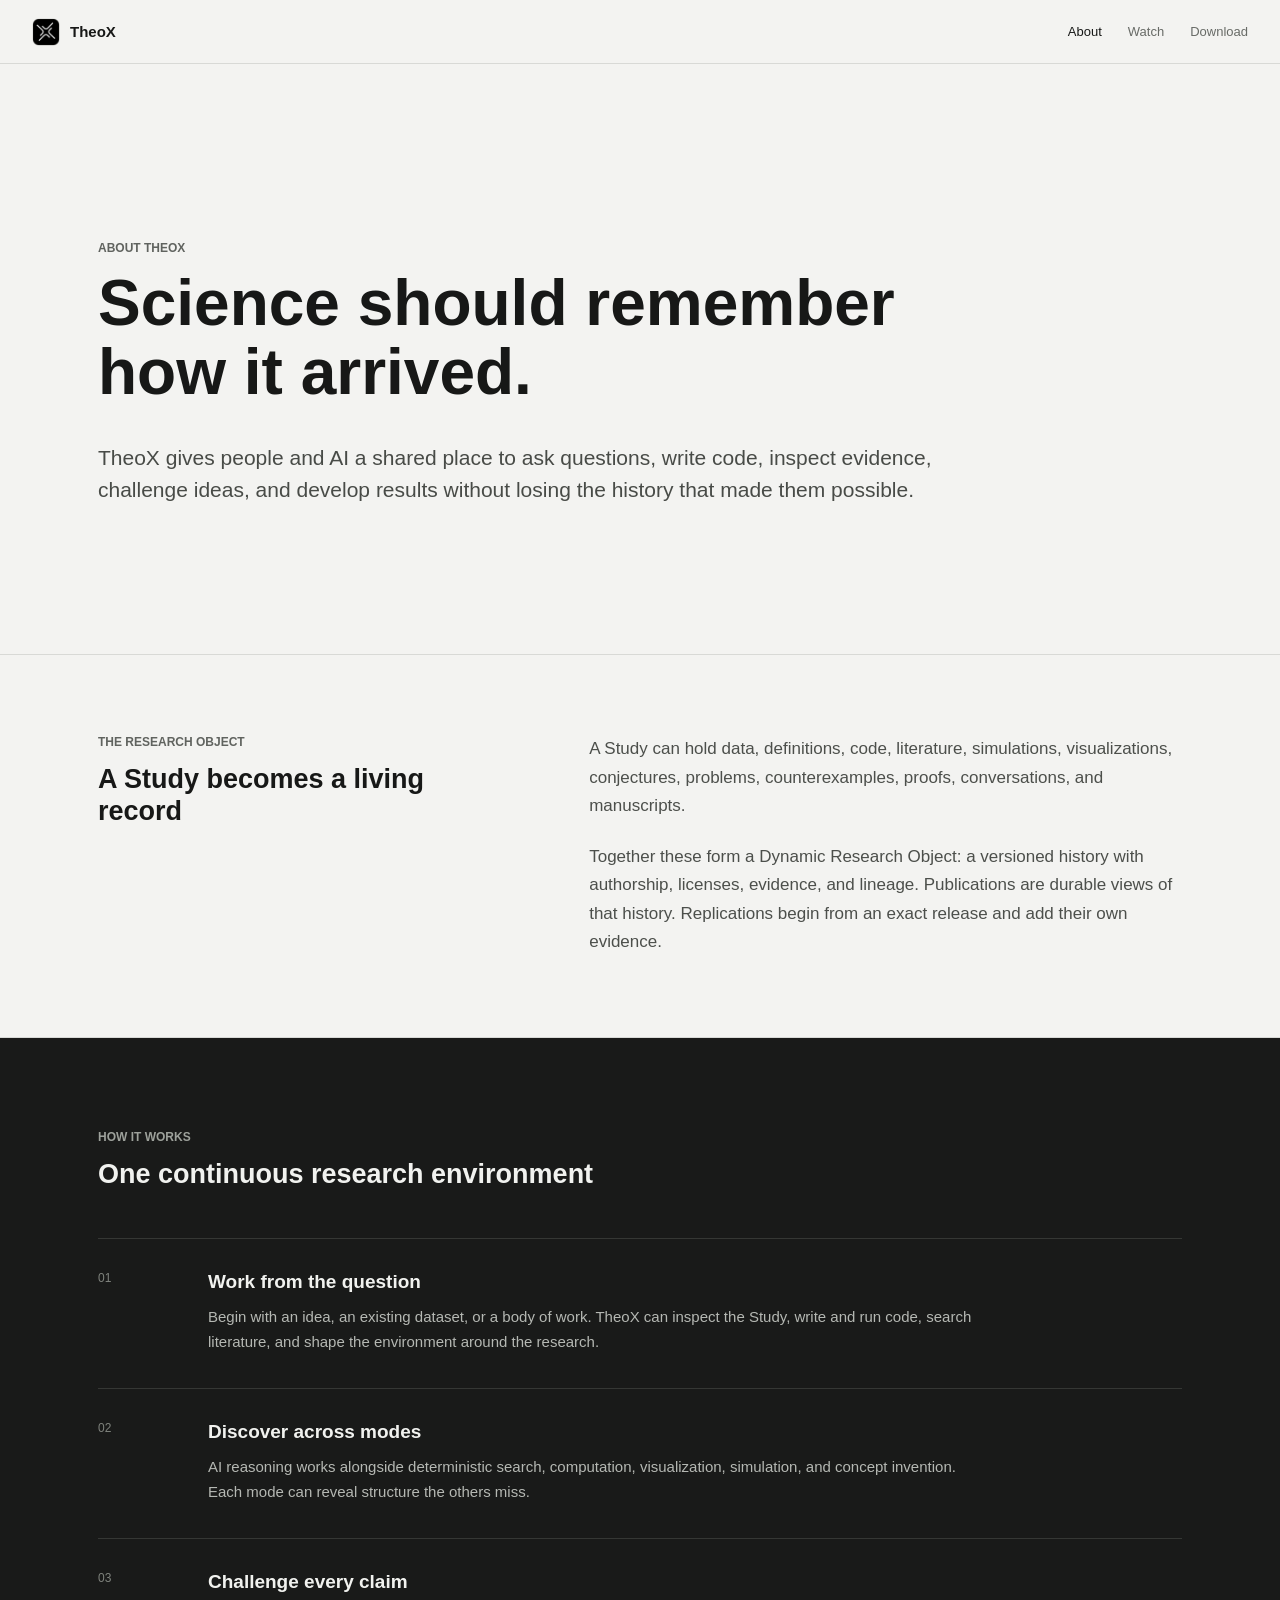
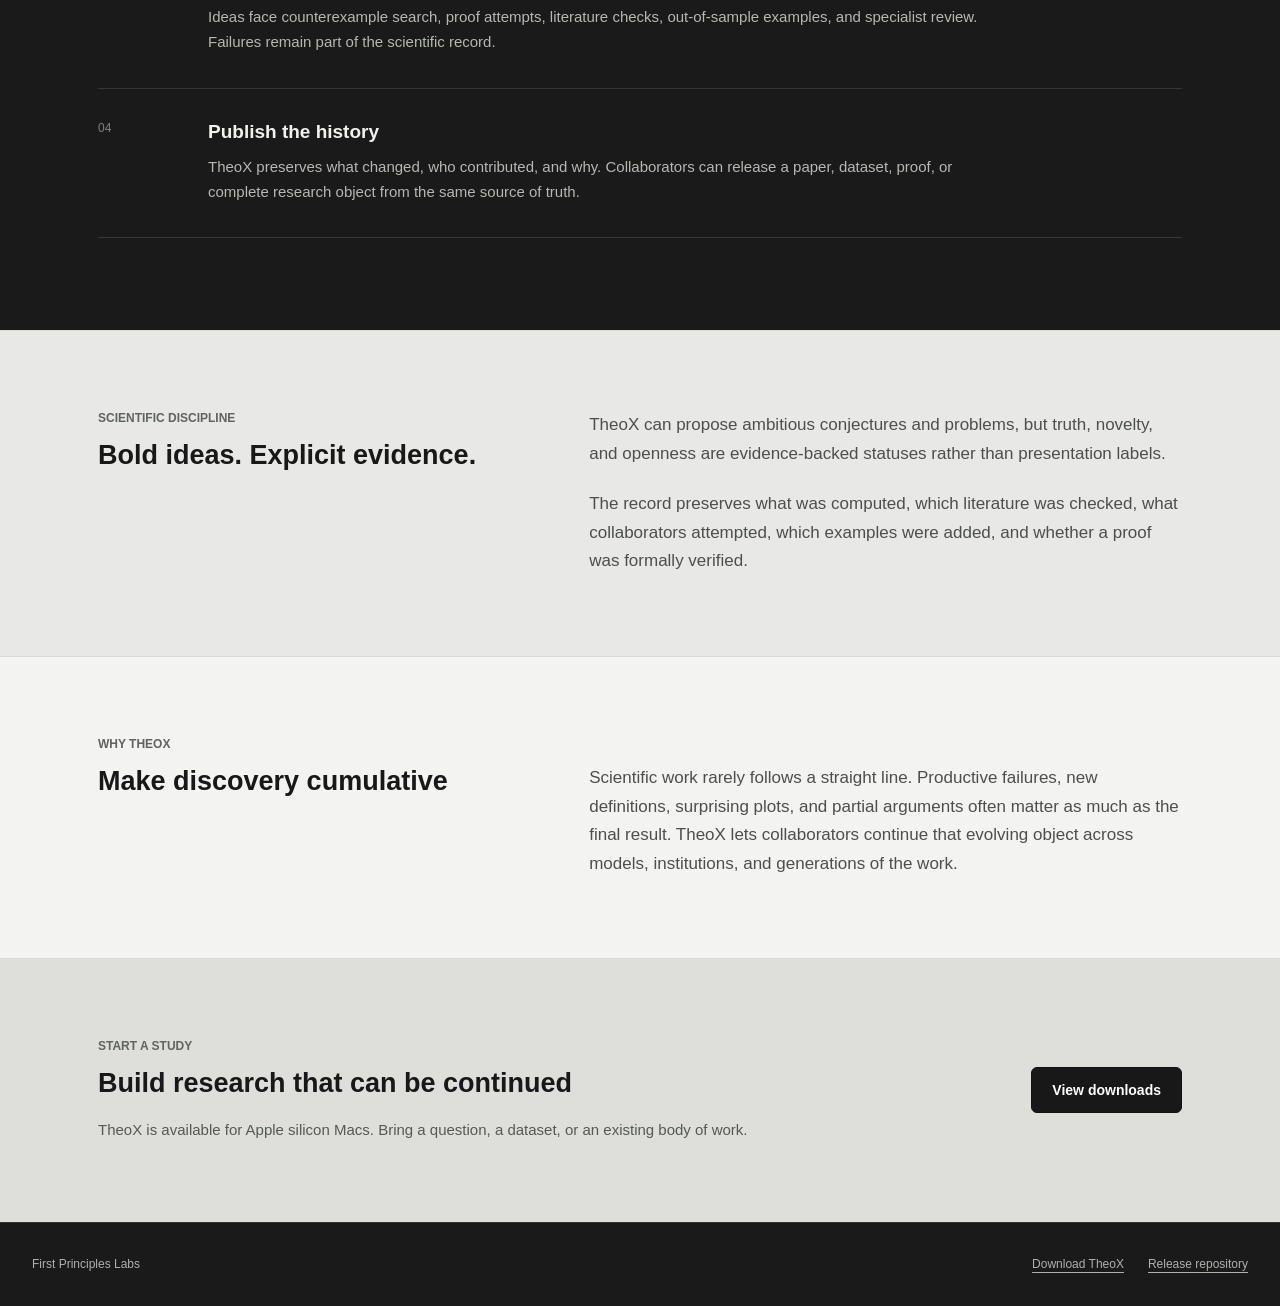
==== commit 17eea96b: "Turn TheoX demo into a product film" ====
--- a/about.html
+++ b/about.html
@@ -17,7 +17,7 @@
       </a>
       <nav class="site-nav" aria-label="Primary navigation">
         <a class="active" href="about.html" aria-current="page">About</a>
-        <a href="demo.html">Demo</a>
+        <a href="demo.html">Watch</a>
         <a href="./#downloads">Download</a>
       </nav>
     </header>
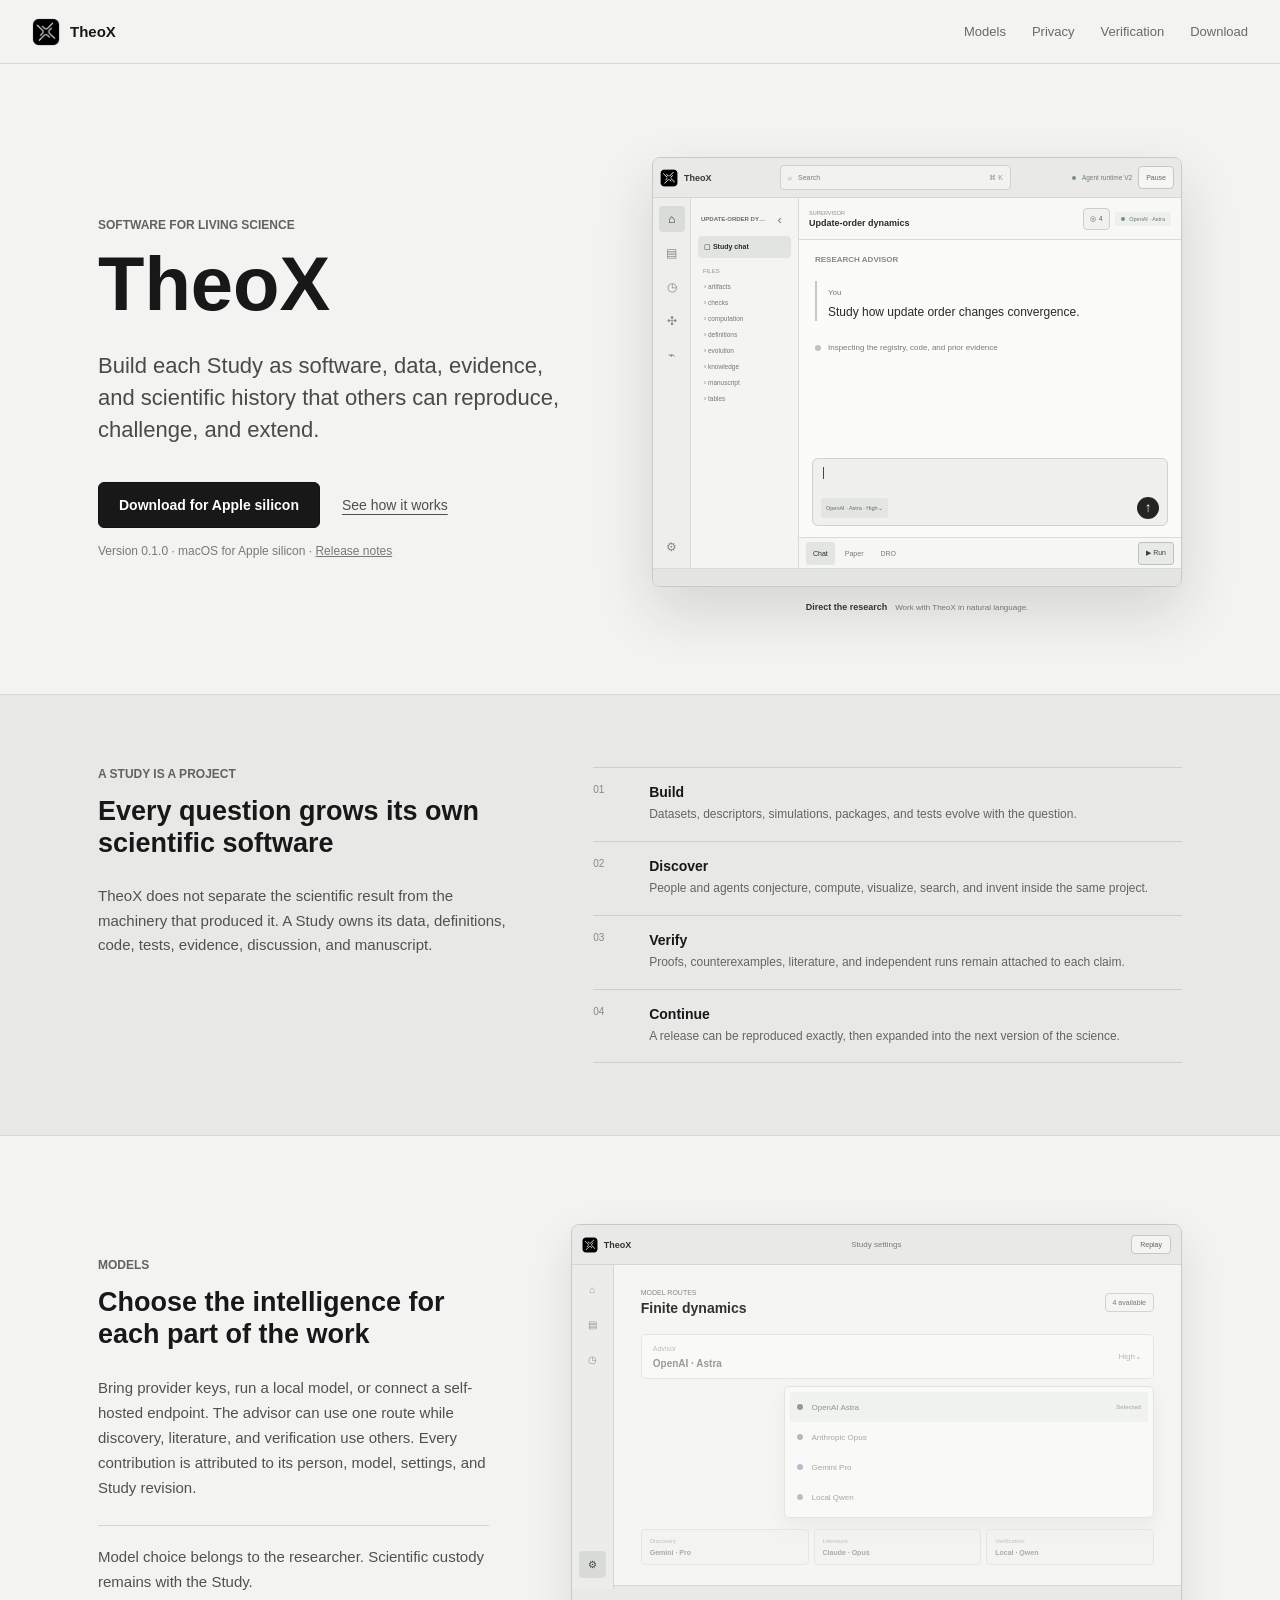
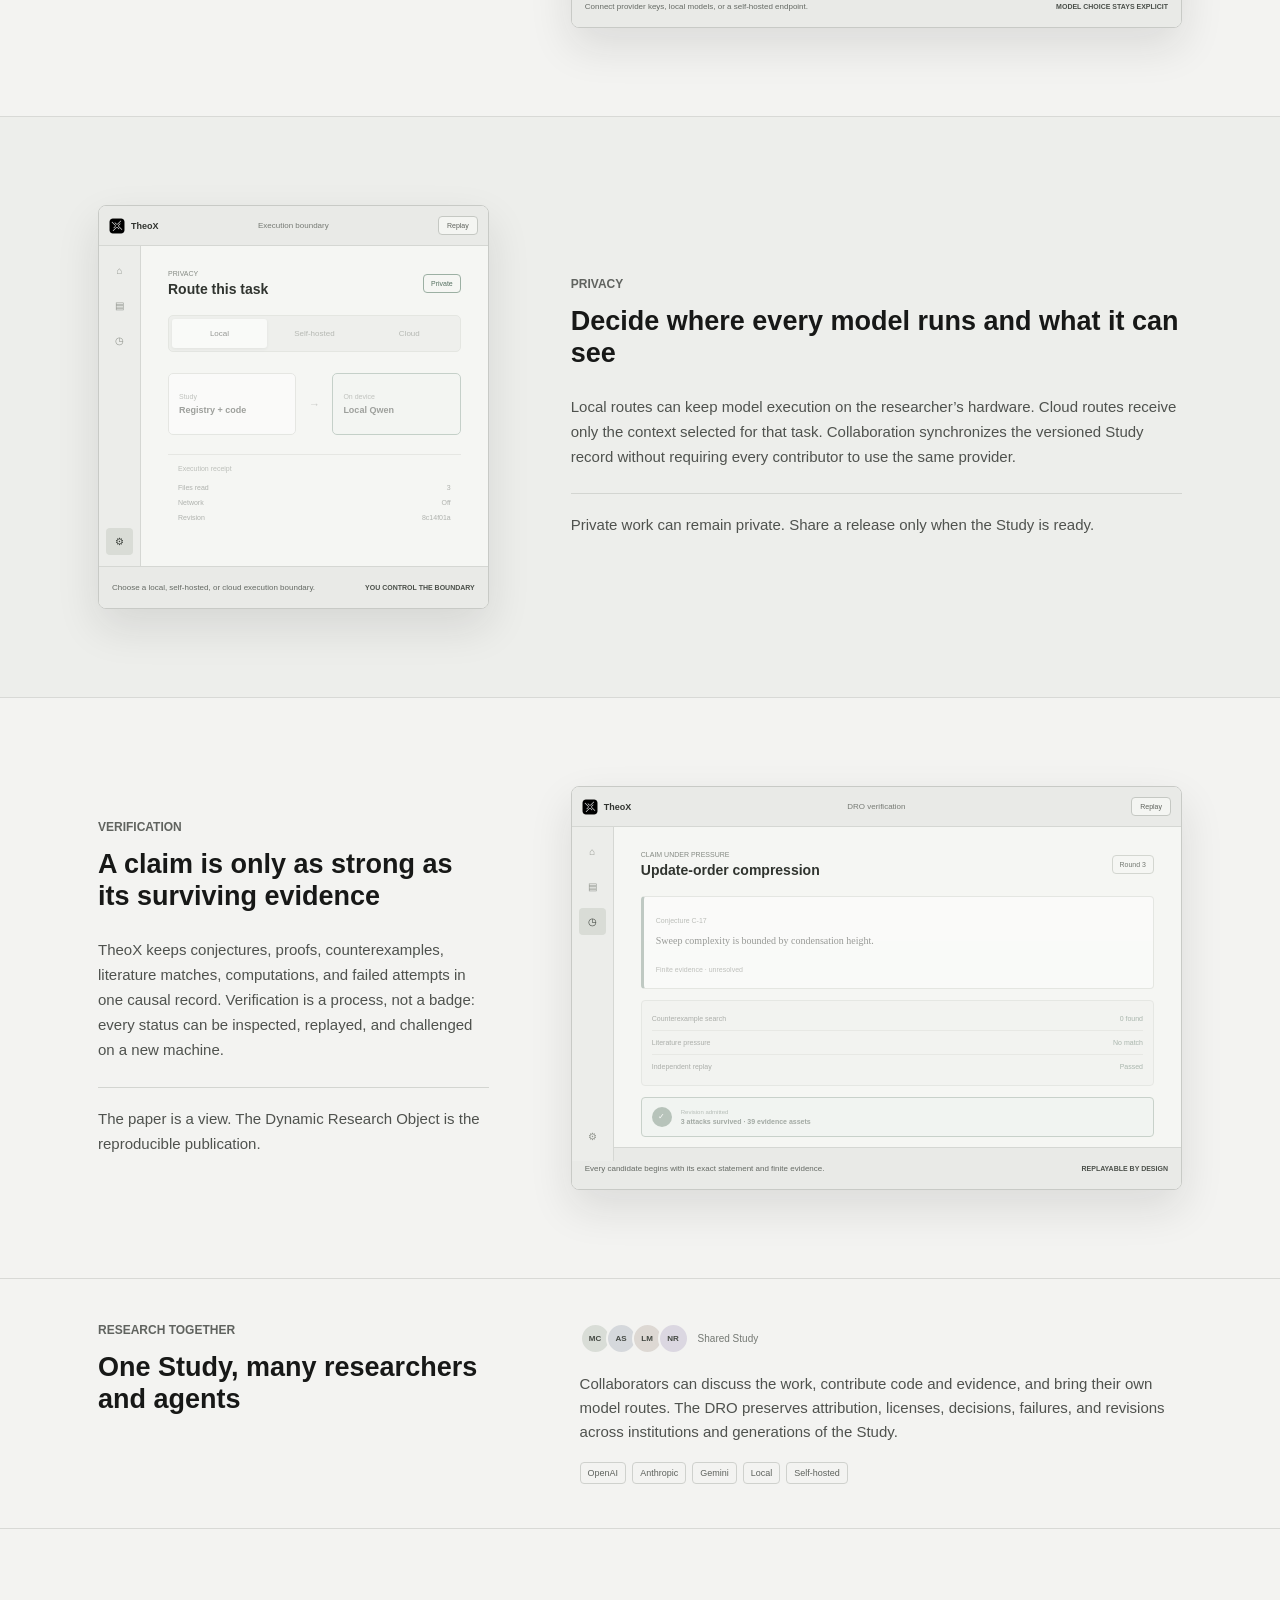
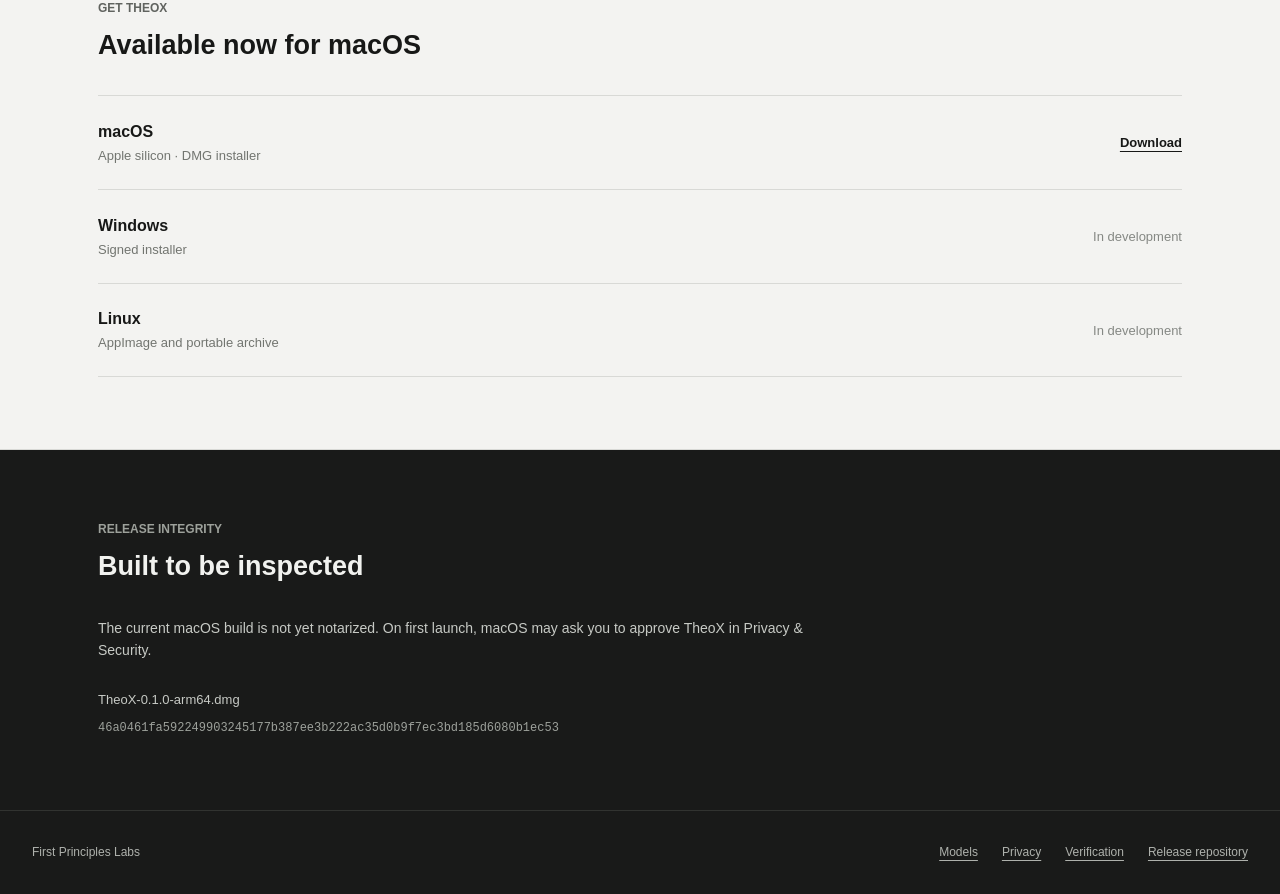
==== commit afd112e5: "Consolidate TheoX public product story" ====
--- a/about.html
+++ b/about.html
@@ -5,113 +5,11 @@
     <meta name="viewport" content="width=device-width, initial-scale=1">
     <meta name="theme-color" content="#f3f3f1">
     <meta name="description" content="TheoX gives people and AI a shared workspace for creating living, reproducible scientific research.">
-    <title>About TheoX - First Principles Labs</title>
-    <link rel="icon" href="assets/theox-icon.png">
-    <link rel="stylesheet" href="styles.css">
+    <meta http-equiv="refresh" content="0; url=./">
+    <link rel="canonical" href="./">
+    <title>TheoX - First Principles Labs</title>
   </head>
   <body>
-    <header class="site-header">
-      <a class="brand" href="./" aria-label="TheoX home">
-        <img src="assets/theox-icon.png" alt="" width="28" height="28">
-        <span>TheoX</span>
-      </a>
-      <nav class="site-nav" aria-label="Primary navigation">
-        <a class="active" href="about.html" aria-current="page">About</a>
-        <a href="demo.html">Watch</a>
-        <a href="./#downloads">Download</a>
-      </nav>
-    </header>
-
-    <main class="about-page">
-      <section class="about-hero" aria-labelledby="about-title">
-        <p class="eyebrow">About TheoX</p>
-        <h1 id="about-title">Science should remember how it arrived.</h1>
-        <p class="about-lede">TheoX gives people and AI a shared place to ask questions, write code, inspect evidence, challenge ideas, and develop results without losing the history that made them possible.</p>
-      </section>
-
-      <section class="about-band" aria-labelledby="study-title">
-        <div class="about-heading">
-          <p class="section-label">The research object</p>
-          <h2 id="study-title">A Study becomes a living record</h2>
-        </div>
-        <div class="about-copy">
-          <p>A Study can hold data, definitions, code, literature, simulations, visualizations, conjectures, problems, counterexamples, proofs, conversations, and manuscripts.</p>
-          <p>Together these form a Dynamic Research Object: a versioned history with authorship, licenses, evidence, and lineage. Publications are durable views of that history. Replications begin from an exact release and add their own evidence.</p>
-        </div>
-      </section>
-
-      <section class="workflow" aria-labelledby="workflow-title">
-        <div class="section-heading">
-          <p class="section-label">How it works</p>
-          <h2 id="workflow-title">One continuous research environment</h2>
-        </div>
-        <ol class="workflow-list">
-          <li>
-            <span>01</span>
-            <div>
-              <h3>Work from the question</h3>
-              <p>Begin with an idea, an existing dataset, or a body of work. TheoX can inspect the Study, write and run code, search literature, and shape the environment around the research.</p>
-            </div>
-          </li>
-          <li>
-            <span>02</span>
-            <div>
-              <h3>Discover across modes</h3>
-              <p>AI reasoning works alongside deterministic search, computation, visualization, simulation, and concept invention. Each mode can reveal structure the others miss.</p>
-            </div>
-          </li>
-          <li>
-            <span>03</span>
-            <div>
-              <h3>Challenge every claim</h3>
-              <p>Ideas face counterexample search, proof attempts, literature checks, out-of-sample examples, and specialist review. Failures remain part of the scientific record.</p>
-            </div>
-          </li>
-          <li>
-            <span>04</span>
-            <div>
-              <h3>Publish the history</h3>
-              <p>TheoX preserves what changed, who contributed, and why. Collaborators can release a paper, dataset, proof, or complete research object from the same source of truth.</p>
-            </div>
-          </li>
-        </ol>
-      </section>
-
-      <section class="evidence-band" aria-labelledby="evidence-title">
-        <div class="about-heading">
-          <p class="section-label">Scientific discipline</p>
-          <h2 id="evidence-title">Bold ideas. Explicit evidence.</h2>
-        </div>
-        <div class="about-copy">
-          <p>TheoX can propose ambitious conjectures and problems, but truth, novelty, and openness are evidence-backed statuses rather than presentation labels.</p>
-          <p>The record preserves what was computed, which literature was checked, what collaborators attempted, which examples were added, and whether a proof was formally verified.</p>
-        </div>
-      </section>
-
-      <section class="purpose" aria-labelledby="purpose-title">
-        <div>
-          <p class="section-label">Why TheoX</p>
-          <h2 id="purpose-title">Make discovery cumulative</h2>
-        </div>
-        <p>Scientific work rarely follows a straight line. Productive failures, new definitions, surprising plots, and partial arguments often matter as much as the final result. TheoX lets collaborators continue that evolving object across models, institutions, and generations of the work.</p>
-      </section>
-
-      <section class="about-cta" aria-labelledby="cta-title">
-        <div>
-          <p class="section-label">Start a Study</p>
-          <h2 id="cta-title">Build research that can be continued</h2>
-          <p>TheoX is available for Apple silicon Macs. Bring a question, a dataset, or an existing body of work.</p>
-        </div>
-        <a class="primary-action" href="./#downloads">View downloads</a>
-      </section>
-    </main>
-
-    <footer>
-      <span>First Principles Labs</span>
-      <div class="footer-links">
-        <a href="./">Download TheoX</a>
-        <a href="https://github.com/FirstPrinciplesLabs/theox-downloads">Release repository</a>
-      </div>
-    </footer>
+    <p>About TheoX now lives on the <a href="./">TheoX homepage</a>.</p>
   </body>
 </html>
